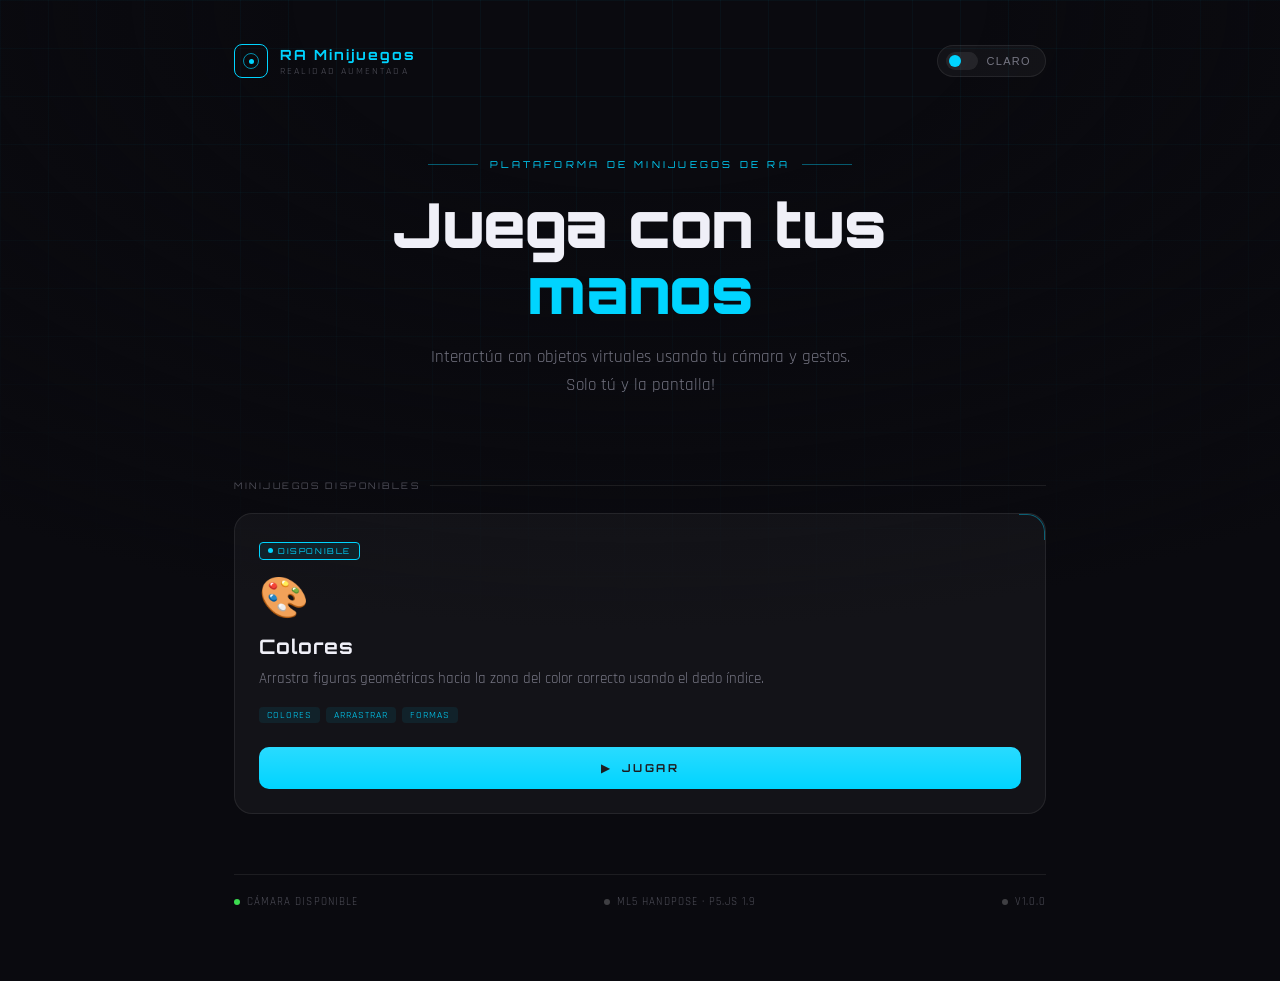
==== menu.html @ c198843d "CambiosVisualesPT1" ====
<!doctype html>
<html lang="es" data-theme="dark">
  <head>
    <meta charset="UTF-8" />
    <meta name="viewport" content="width=device-width, initial-scale=1.0" />
    <title>RA Minijuegos</title>
    <link rel="preconnect" href="https://fonts.googleapis.com" />
    <link
      href="https://fonts.googleapis.com/css2?family=Orbitron:wght@400;700;900&family=Rajdhani:wght@400;500;600&display=swap"
      rel="stylesheet"
    />
    <link rel="stylesheet" href="menu.css" />
  </head>
  <body>
    <div class="bg-grid"></div>
    <div class="bg-vignette"></div>

    <div class="wrap">
      <!-- TOPBAR -->
      <div class="topbar a d1">
        <div class="logo">
          <div class="logo-icon"></div>
          <div>
            <div class="logo-text">RA Minijuegos</div>
            <div class="logo-sub">Realidad Aumentada</div>
          </div>
        </div>
        <button class="theme-toggle" id="themeToggle" aria-label="Cambiar tema">
          <div class="toggle-track"><div class="toggle-thumb"></div></div>
          <span class="toggle-label" id="toggleLabel">Claro</span>
        </button>
      </div>

      <!-- HERO -->
      <div class="hero a d2">
        <div class="hero-eyebrow">Plataforma de minijuegos de RA</div>
        <h1 class="hero-title">Juega con tus<br /><span>manos</span></h1>
        <p class="hero-desc">
          Interactúa con objetos virtuales usando tu cámara y gestos. Solo tú y
          la pantalla!
        </p>
      </div>

      <!-- GAMES -->
      <div class="section-label a d3">Minijuegos disponibles</div>
      <div class="games-grid a d4">
        <div
          class="game-card"
          style="
            --card-accent: #00d4ff;
            --card-glow: rgba(0, 212, 255, 0.08);
            --accent-rgb: 0, 212, 255;
          "
        >
          <div class="card-badge">
            <span class="badge-dot"></span>Disponible
          </div>
          <span class="card-icon">🎨</span>
          <div class="card-title">Colores</div>
          <div class="card-desc">
            Arrastra figuras geométricas hacia la zona del color correcto usando
            el dedo índice.
          </div>
          <div class="card-tags">
            <span class="tag">Colores</span>
            <span class="tag">Arrastrar</span>
            <span class="tag">Formas</span>
          </div>
          <a href="game.html" class="btn-play">▶ &nbsp;Jugar</a>
        </div>
      </div>

      <!-- STATUS BAR -->
      <div class="status-bar a d5">
        <div class="status-item">
          <span class="sdot sdot-green"></span>Cámara disponible
        </div>
        <div class="status-item">
          <span class="sdot sdot-dim"></span>ml5 Handpose · p5.js 1.9
        </div>
        <div class="status-item"><span class="sdot sdot-dim"></span>v1.0.0</div>
      </div>
    </div>

    <script>
      const toggle = document.getElementById("themeToggle");
      const label = document.getElementById("toggleLabel");
      const html = document.documentElement;

      const saved = localStorage.getItem("arTheme") || "dark";
      html.setAttribute("data-theme", saved);
      label.textContent = saved === "dark" ? "Claro" : "Oscuro";

      toggle.addEventListener("click", () => {
        const next =
          html.getAttribute("data-theme") === "dark" ? "light" : "dark";
        html.setAttribute("data-theme", next);
        label.textContent = next === "dark" ? "Claro" : "Oscuro";
        localStorage.setItem("arTheme", next);
      });
    </script>
  </body>
</html>
---- menu.css ----
:root {
  --bg-primary: #0a0a0f;
  --bg-card: rgba(255, 255, 255, 0.04);
  --bg-card-hover: rgba(255, 255, 255, 0.08);
  --border: rgba(255, 255, 255, 0.08);
  --border-hover: rgba(255, 255, 255, 0.22);
  --text-primary: #f0f0f8;
  --text-muted: rgba(200, 200, 220, 0.55);
  --text-label: rgba(200, 200, 220, 0.36);
  --accent: #00d4ff;
  --accent-rgb: 0, 212, 255;
  --green: #3cdc50;
  --grid-line: rgba(0, 212, 255, 0.04);
}
[data-theme="light"] {
  --bg-primary: #f0f2f8;
  --bg-card: rgba(255, 255, 255, 0.75);
  --bg-card-hover: rgba(255, 255, 255, 0.97);
  --border: rgba(100, 120, 200, 0.14);
  --border-hover: rgba(0, 140, 200, 0.35);
  --text-primary: #0d0e1a;
  --text-muted: rgba(30, 40, 90, 0.55);
  --text-label: rgba(30, 40, 90, 0.36);
  --accent: #006fcc;
  --accent-rgb: 0, 111, 204;
  --green: #1d9e40;
  --grid-line: rgba(0, 80, 180, 0.05);
}

*,
*::before,
*::after {
  box-sizing: border-box;
  margin: 0;
  padding: 0;
}

body {
  background: var(--bg-primary);
  color: var(--text-primary);
  font-family: "Rajdhani", sans-serif;
  min-height: 100vh;
  overflow-x: hidden;
  transition:
    background 0.4s,
    color 0.3s;
}

.bg-grid {
  position: fixed;
  inset: 0;
  pointer-events: none;
  z-index: 0;
  background-image:
    linear-gradient(var(--grid-line) 1px, transparent 1px),
    linear-gradient(90deg, var(--grid-line) 1px, transparent 1px);
  background-size: 48px 48px;
}
.bg-vignette {
  position: fixed;
  inset: 0;
  pointer-events: none;
  z-index: 1;
  background: radial-gradient(
    ellipse 90% 70% at 50% 0%,
    transparent 30%,
    var(--bg-primary) 100%
  );
}

.wrap {
  position: relative;
  z-index: 2;
  max-width: 860px;
  margin: 0 auto;
  padding: 44px 24px 72px;
}

/* TOPBAR */
.topbar {
  display: flex;
  align-items: center;
  justify-content: space-between;
  margin-bottom: 80px;
}
.logo {
  display: flex;
  align-items: center;
  gap: 12px;
}
.logo-icon {
  width: 34px;
  height: 34px;
  border: 1.5px solid var(--accent);
  border-radius: 8px;
  display: flex;
  align-items: center;
  justify-content: center;
  position: relative;
}
.logo-icon::before {
  content: "";
  position: absolute;
  width: 16px;
  height: 16px;
  border: 1.5px solid var(--accent);
  border-radius: 50%;
  opacity: 0.65;
}
.logo-icon::after {
  content: "";
  position: absolute;
  width: 5px;
  height: 5px;
  background: var(--accent);
  border-radius: 50%;
}
.logo-text {
  font-family: "Orbitron", monospace;
  font-size: 14px;
  font-weight: 700;
  letter-spacing: 0.14em;
  color: var(--accent);
}
.logo-sub {
  font-size: 9.5px;
  letter-spacing: 0.22em;
  color: var(--text-label);
  text-transform: uppercase;
  margin-top: 2px;
}

/* Theme toggle */
.theme-toggle {
  display: flex;
  align-items: center;
  gap: 9px;
  background: var(--bg-card);
  border: 1px solid var(--border);
  border-radius: 999px;
  padding: 6px 14px 6px 8px;
  cursor: pointer;
  transition:
    border-color 0.2s,
    background 0.2s;
  user-select: none;
}
.theme-toggle:hover {
  border-color: var(--border-hover);
  background: var(--bg-card-hover);
}
.toggle-track {
  width: 32px;
  height: 18px;
  background: var(--border);
  border-radius: 999px;
  position: relative;
}
.toggle-thumb {
  width: 12px;
  height: 12px;
  background: var(--accent);
  border-radius: 50%;
  position: absolute;
  top: 3px;
  left: 3px;
  transition: left 0.28s cubic-bezier(0.4, 0, 0.2, 1);
}
[data-theme="light"] .toggle-thumb {
  left: 17px;
}
.toggle-label {
  font-size: 11px;
  letter-spacing: 0.12em;
  text-transform: uppercase;
  color: var(--text-muted);
}

/* HERO */
.hero {
  text-align: center;
  margin-bottom: 80px;
}
.hero-eyebrow {
  font-family: "Orbitron", monospace;
  font-size: 9.5px;
  letter-spacing: 0.34em;
  text-transform: uppercase;
  color: var(--accent);
  margin-bottom: 22px;
  display: flex;
  align-items: center;
  justify-content: center;
  gap: 12px;
}
.hero-eyebrow::before,
.hero-eyebrow::after {
  content: "";
  height: 1px;
  width: 50px;
  background: var(--accent);
  opacity: 0.4;
}
.hero-title {
  font-family: "Orbitron", monospace;
  font-size: clamp(36px, 6vw, 62px);
  font-weight: 900;
  line-height: 1.06;
  color: var(--text-primary);
  margin-bottom: 20px;
}
.hero-title span {
  color: var(--accent);
}
.hero-desc {
  font-size: 17px;
  color: var(--text-muted);
  max-width: 450px;
  margin: 0 auto;
  line-height: 1.65;
}

/* SECTION LABEL */
.section-label {
  font-family: "Orbitron", monospace;
  font-size: 9px;
  letter-spacing: 0.28em;
  text-transform: uppercase;
  color: var(--text-label);
  margin-bottom: 22px;
  display: flex;
  align-items: center;
  gap: 10px;
}
.section-label::after {
  content: "";
  flex: 1;
  height: 1px;
  background: var(--border);
}

/* GAMES GRID */
.games-grid {
  display: grid;
  grid-template-columns: repeat(auto-fit, minmax(260px, 1fr));
  gap: 20px;
}

/* GAME CARD */
.game-card {
  position: relative;
  background: var(--bg-card);
  border: 1px solid var(--border);
  border-radius: 18px;
  padding: 28px 24px 24px;
  overflow: hidden;
  display: flex;
  flex-direction: column;
  transition:
    border-color 0.25s,
    background 0.25s,
    transform 0.25s;
}
.game-card:hover {
  border-color: var(--card-accent);
  background: var(--bg-card-hover);
  transform: translateY(-3px);
}
.game-card::before {
  content: "";
  position: absolute;
  top: 0;
  left: 18%;
  right: 18%;
  height: 1px;
  background: var(--card-accent);
  opacity: 0;
  transition: opacity 0.3s;
}
.game-card:hover::before {
  opacity: 1;
}
.game-card::after {
  content: "";
  position: absolute;
  top: 0;
  right: 0;
  width: 26px;
  height: 26px;
  border-top: 1.5px solid var(--card-accent);
  border-right: 1.5px solid var(--card-accent);
  border-radius: 0 18px 0 0;
  opacity: 0.4;
  transition: opacity 0.3s;
}
.game-card:hover::after {
  opacity: 1;
}

.card-badge {
  display: inline-flex;
  align-items: center;
  gap: 5px;
  font-family: "Orbitron", monospace;
  font-size: 8px;
  letter-spacing: 0.2em;
  text-transform: uppercase;
  color: var(--card-accent);
  background: var(--card-glow);
  border: 1px solid var(--card-accent);
  border-radius: 4px;
  padding: 3px 8px;
  margin-bottom: 20px;
  width: fit-content;
}
.badge-dot {
  width: 5px;
  height: 5px;
  border-radius: 50%;
  background: var(--card-accent);
  animation: blink 1.8s infinite;
}
@keyframes blink {
  0%,
  100% {
    opacity: 1;
  }
  50% {
    opacity: 0.2;
  }
}

.card-icon {
  font-size: 40px;
  margin-bottom: 14px;
  display: block;
  line-height: 1;
}
.card-title {
  font-family: "Orbitron", monospace;
  font-size: 20px;
  font-weight: 700;
  color: var(--text-primary);
  margin-bottom: 9px;
  letter-spacing: 0.04em;
}
.card-desc {
  font-size: 14.5px;
  color: var(--text-muted);
  line-height: 1.6;
  margin-bottom: 16px;
  flex: 1;
}
.card-tags {
  display: flex;
  flex-wrap: wrap;
  gap: 6px;
  margin-bottom: 24px;
}
.tag {
  font-size: 10px;
  letter-spacing: 0.1em;
  text-transform: uppercase;
  color: var(--card-accent);
  background: var(--card-glow);
  border-radius: 4px;
  padding: 2px 8px;
}

/* PLAY BUTTON */
.btn-play {
  display: flex;
  align-items: center;
  justify-content: center;
  gap: 10px;
  font-family: "Orbitron", monospace;
  font-size: 11px;
  font-weight: 700;
  letter-spacing: 0.22em;
  text-transform: uppercase;
  text-decoration: none;
  color: #0a0a0f;
  background: var(--card-accent);
  border: none;
  border-radius: 10px;
  padding: 14px 20px;
  cursor: pointer;
  width: 100%;
  position: relative;
  overflow: hidden;
  transition:
    transform 0.18s,
    box-shadow 0.2s;
}
[data-theme="light"] .btn-play {
  color: #fff;
}
.btn-play::after {
  content: "";
  position: absolute;
  inset: 0;
  background: linear-gradient(
    to bottom,
    rgba(255, 255, 255, 0.16),
    transparent
  );
  pointer-events: none;
}
.btn-play:hover {
  transform: translateY(-2px);
  box-shadow: 0 8px 28px rgba(var(--accent-rgb), 0.4);
}
.btn-play:active {
  transform: scale(0.97);
}

/* STATUS BAR */
.status-bar {
  display: flex;
  align-items: center;
  justify-content: space-between;
  flex-wrap: wrap;
  gap: 12px;
  margin-top: 60px;
  padding-top: 20px;
  border-top: 1px solid var(--border);
}
.status-item {
  display: flex;
  align-items: center;
  gap: 7px;
  font-size: 10.5px;
  letter-spacing: 0.1em;
  text-transform: uppercase;
  color: var(--text-label);
}
.sdot {
  width: 6px;
  height: 6px;
  border-radius: 50%;
}
.sdot-green {
  background: var(--green);
  animation: blink 2s infinite;
}
.sdot-dim {
  background: var(--border-hover, rgba(180, 180, 200, 0.3));
}

/* ANIMATIONS */
@keyframes fadeUp {
  from {
    opacity: 0;
    transform: translateY(16px);
  }
  to {
    opacity: 1;
    transform: translateY(0);
  }
}
.a {
  animation: fadeUp 0.55s cubic-bezier(0.22, 1, 0.36, 1) both;
}
.d1 {
  animation-delay: 0.04s;
}
.d2 {
  animation-delay: 0.14s;
}
.d3 {
  animation-delay: 0.24s;
}
.d4 {
  animation-delay: 0.34s;
}
.d5 {
  animation-delay: 0.44s;
}

/* TRANSICIÓN */
#transition-overlay {
  position: fixed;
  inset: 0;
  background: #0a0a0f;
  opacity: 0;
  pointer-events: none;
  z-index: 999;
  transition: opacity 0.45s ease;
}

/* Estado activo */
#transition-overlay.active {
  opacity: 1;
}

/* Animación del contenido */
.wrap {
  transition:
    transform 0.45s ease,
    filter 0.45s ease;
}

.wrap.fade-out {
  transform: scale(1.05);
  filter: blur(6px);
}
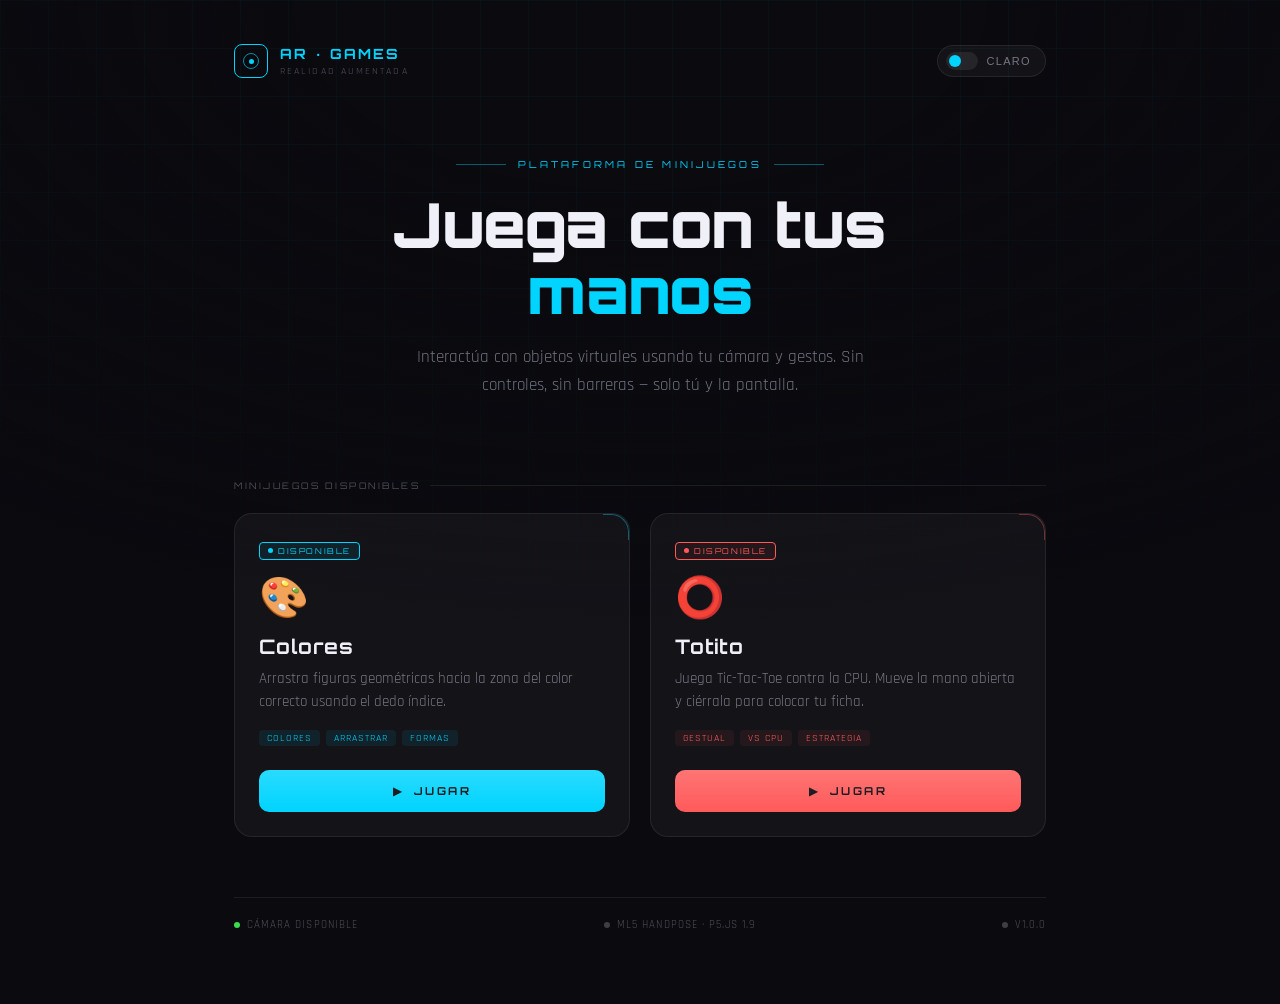
==== commit 4ea8bbf4: "Agregando Totito" ====
--- a/menu.html
+++ b/menu.html
@@ -3,13 +3,492 @@
   <head>
     <meta charset="UTF-8" />
     <meta name="viewport" content="width=device-width, initial-scale=1.0" />
-    <title>RA Minijuegos</title>
+    <title>AR Games — Menú Principal</title>
     <link rel="preconnect" href="https://fonts.googleapis.com" />
     <link
       href="https://fonts.googleapis.com/css2?family=Orbitron:wght@400;700;900&family=Rajdhani:wght@400;500;600&display=swap"
       rel="stylesheet"
     />
-    <link rel="stylesheet" href="menu.css" />
+    <style>
+      :root {
+        --bg-primary: #0a0a0f;
+        --bg-card: rgba(255, 255, 255, 0.04);
+        --bg-card-hover: rgba(255, 255, 255, 0.08);
+        --border: rgba(255, 255, 255, 0.08);
+        --border-hover: rgba(255, 255, 255, 0.22);
+        --text-primary: #f0f0f8;
+        --text-muted: rgba(200, 200, 220, 0.55);
+        --text-label: rgba(200, 200, 220, 0.36);
+        --accent: #00d4ff;
+        --accent-rgb: 0, 212, 255;
+        --green: #3cdc50;
+        --grid-line: rgba(0, 212, 255, 0.04);
+      }
+      [data-theme="light"] {
+        --bg-primary: #f0f2f8;
+        --bg-card: rgba(255, 255, 255, 0.75);
+        --bg-card-hover: rgba(255, 255, 255, 0.97);
+        --border: rgba(100, 120, 200, 0.14);
+        --border-hover: rgba(0, 140, 200, 0.35);
+        --text-primary: #0d0e1a;
+        --text-muted: rgba(30, 40, 90, 0.55);
+        --text-label: rgba(30, 40, 90, 0.36);
+        --accent: #006fcc;
+        --accent-rgb: 0, 111, 204;
+        --green: #1d9e40;
+        --grid-line: rgba(0, 80, 180, 0.05);
+      }
+
+      *,
+      *::before,
+      *::after {
+        box-sizing: border-box;
+        margin: 0;
+        padding: 0;
+      }
+
+      body {
+        background: var(--bg-primary);
+        color: var(--text-primary);
+        font-family: "Rajdhani", sans-serif;
+        min-height: 100vh;
+        overflow-x: hidden;
+        transition:
+          background 0.4s,
+          color 0.3s;
+      }
+
+      .bg-grid {
+        position: fixed;
+        inset: 0;
+        pointer-events: none;
+        z-index: 0;
+        background-image:
+          linear-gradient(var(--grid-line) 1px, transparent 1px),
+          linear-gradient(90deg, var(--grid-line) 1px, transparent 1px);
+        background-size: 48px 48px;
+      }
+      .bg-vignette {
+        position: fixed;
+        inset: 0;
+        pointer-events: none;
+        z-index: 1;
+        background: radial-gradient(
+          ellipse 90% 70% at 50% 0%,
+          transparent 30%,
+          var(--bg-primary) 100%
+        );
+      }
+
+      .wrap {
+        position: relative;
+        z-index: 2;
+        max-width: 860px;
+        margin: 0 auto;
+        padding: 44px 24px 72px;
+      }
+
+      /* TOPBAR */
+      .topbar {
+        display: flex;
+        align-items: center;
+        justify-content: space-between;
+        margin-bottom: 80px;
+      }
+      .logo {
+        display: flex;
+        align-items: center;
+        gap: 12px;
+      }
+      .logo-icon {
+        width: 34px;
+        height: 34px;
+        border: 1.5px solid var(--accent);
+        border-radius: 8px;
+        display: flex;
+        align-items: center;
+        justify-content: center;
+        position: relative;
+      }
+      .logo-icon::before {
+        content: "";
+        position: absolute;
+        width: 16px;
+        height: 16px;
+        border: 1.5px solid var(--accent);
+        border-radius: 50%;
+        opacity: 0.65;
+      }
+      .logo-icon::after {
+        content: "";
+        position: absolute;
+        width: 5px;
+        height: 5px;
+        background: var(--accent);
+        border-radius: 50%;
+      }
+      .logo-text {
+        font-family: "Orbitron", monospace;
+        font-size: 14px;
+        font-weight: 700;
+        letter-spacing: 0.14em;
+        color: var(--accent);
+      }
+      .logo-sub {
+        font-size: 9.5px;
+        letter-spacing: 0.22em;
+        color: var(--text-label);
+        text-transform: uppercase;
+        margin-top: 2px;
+      }
+
+      /* Theme toggle */
+      .theme-toggle {
+        display: flex;
+        align-items: center;
+        gap: 9px;
+        background: var(--bg-card);
+        border: 1px solid var(--border);
+        border-radius: 999px;
+        padding: 6px 14px 6px 8px;
+        cursor: pointer;
+        transition:
+          border-color 0.2s,
+          background 0.2s;
+        user-select: none;
+      }
+      .theme-toggle:hover {
+        border-color: var(--border-hover);
+        background: var(--bg-card-hover);
+      }
+      .toggle-track {
+        width: 32px;
+        height: 18px;
+        background: var(--border);
+        border-radius: 999px;
+        position: relative;
+      }
+      .toggle-thumb {
+        width: 12px;
+        height: 12px;
+        background: var(--accent);
+        border-radius: 50%;
+        position: absolute;
+        top: 3px;
+        left: 3px;
+        transition: left 0.28s cubic-bezier(0.4, 0, 0.2, 1);
+      }
+      [data-theme="light"] .toggle-thumb {
+        left: 17px;
+      }
+      .toggle-label {
+        font-size: 11px;
+        letter-spacing: 0.12em;
+        text-transform: uppercase;
+        color: var(--text-muted);
+      }
+
+      /* HERO */
+      .hero {
+        text-align: center;
+        margin-bottom: 80px;
+      }
+      .hero-eyebrow {
+        font-family: "Orbitron", monospace;
+        font-size: 9.5px;
+        letter-spacing: 0.34em;
+        text-transform: uppercase;
+        color: var(--accent);
+        margin-bottom: 22px;
+        display: flex;
+        align-items: center;
+        justify-content: center;
+        gap: 12px;
+      }
+      .hero-eyebrow::before,
+      .hero-eyebrow::after {
+        content: "";
+        height: 1px;
+        width: 50px;
+        background: var(--accent);
+        opacity: 0.4;
+      }
+      .hero-title {
+        font-family: "Orbitron", monospace;
+        font-size: clamp(36px, 6vw, 62px);
+        font-weight: 900;
+        line-height: 1.06;
+        color: var(--text-primary);
+        margin-bottom: 20px;
+      }
+      .hero-title span {
+        color: var(--accent);
+      }
+      .hero-desc {
+        font-size: 17px;
+        color: var(--text-muted);
+        max-width: 450px;
+        margin: 0 auto;
+        line-height: 1.65;
+      }
+
+      /* SECTION LABEL */
+      .section-label {
+        font-family: "Orbitron", monospace;
+        font-size: 9px;
+        letter-spacing: 0.28em;
+        text-transform: uppercase;
+        color: var(--text-label);
+        margin-bottom: 22px;
+        display: flex;
+        align-items: center;
+        gap: 10px;
+      }
+      .section-label::after {
+        content: "";
+        flex: 1;
+        height: 1px;
+        background: var(--border);
+      }
+
+      /* GAMES GRID */
+      .games-grid {
+        display: grid;
+        grid-template-columns: repeat(auto-fit, minmax(260px, 1fr));
+        gap: 20px;
+      }
+
+      /* GAME CARD */
+      .game-card {
+        position: relative;
+        background: var(--bg-card);
+        border: 1px solid var(--border);
+        border-radius: 18px;
+        padding: 28px 24px 24px;
+        overflow: hidden;
+        display: flex;
+        flex-direction: column;
+        transition:
+          border-color 0.25s,
+          background 0.25s,
+          transform 0.25s;
+      }
+      .game-card:hover {
+        border-color: var(--card-accent);
+        background: var(--bg-card-hover);
+        transform: translateY(-3px);
+      }
+      .game-card::before {
+        content: "";
+        position: absolute;
+        top: 0;
+        left: 18%;
+        right: 18%;
+        height: 1px;
+        background: var(--card-accent);
+        opacity: 0;
+        transition: opacity 0.3s;
+      }
+      .game-card:hover::before {
+        opacity: 1;
+      }
+      .game-card::after {
+        content: "";
+        position: absolute;
+        top: 0;
+        right: 0;
+        width: 26px;
+        height: 26px;
+        border-top: 1.5px solid var(--card-accent);
+        border-right: 1.5px solid var(--card-accent);
+        border-radius: 0 18px 0 0;
+        opacity: 0.4;
+        transition: opacity 0.3s;
+      }
+      .game-card:hover::after {
+        opacity: 1;
+      }
+
+      .card-badge {
+        display: inline-flex;
+        align-items: center;
+        gap: 5px;
+        font-family: "Orbitron", monospace;
+        font-size: 8px;
+        letter-spacing: 0.2em;
+        text-transform: uppercase;
+        color: var(--card-accent);
+        background: var(--card-glow);
+        border: 1px solid var(--card-accent);
+        border-radius: 4px;
+        padding: 3px 8px;
+        margin-bottom: 20px;
+        width: fit-content;
+      }
+      .badge-dot {
+        width: 5px;
+        height: 5px;
+        border-radius: 50%;
+        background: var(--card-accent);
+        animation: blink 1.8s infinite;
+      }
+      @keyframes blink {
+        0%,
+        100% {
+          opacity: 1;
+        }
+        50% {
+          opacity: 0.2;
+        }
+      }
+
+      .card-icon {
+        font-size: 40px;
+        margin-bottom: 14px;
+        display: block;
+        line-height: 1;
+      }
+      .card-title {
+        font-family: "Orbitron", monospace;
+        font-size: 20px;
+        font-weight: 700;
+        color: var(--text-primary);
+        margin-bottom: 9px;
+        letter-spacing: 0.04em;
+      }
+      .card-desc {
+        font-size: 14.5px;
+        color: var(--text-muted);
+        line-height: 1.6;
+        margin-bottom: 16px;
+        flex: 1;
+      }
+      .card-tags {
+        display: flex;
+        flex-wrap: wrap;
+        gap: 6px;
+        margin-bottom: 24px;
+      }
+      .tag {
+        font-size: 10px;
+        letter-spacing: 0.1em;
+        text-transform: uppercase;
+        color: var(--card-accent);
+        background: var(--card-glow);
+        border-radius: 4px;
+        padding: 2px 8px;
+      }
+
+      /* PLAY BUTTON */
+      .btn-play {
+        display: flex;
+        align-items: center;
+        justify-content: center;
+        gap: 10px;
+        font-family: "Orbitron", monospace;
+        font-size: 11px;
+        font-weight: 700;
+        letter-spacing: 0.22em;
+        text-transform: uppercase;
+        text-decoration: none;
+        color: #0a0a0f;
+        background: var(--card-accent);
+        border: none;
+        border-radius: 10px;
+        padding: 14px 20px;
+        cursor: pointer;
+        width: 100%;
+        position: relative;
+        overflow: hidden;
+        transition:
+          transform 0.18s,
+          box-shadow 0.2s;
+      }
+      [data-theme="light"] .btn-play {
+        color: #fff;
+      }
+      .btn-play::after {
+        content: "";
+        position: absolute;
+        inset: 0;
+        background: linear-gradient(
+          to bottom,
+          rgba(255, 255, 255, 0.16),
+          transparent
+        );
+        pointer-events: none;
+      }
+      .btn-play:hover {
+        transform: translateY(-2px);
+        box-shadow: 0 8px 28px rgba(var(--accent-rgb), 0.4);
+      }
+      .btn-play:active {
+        transform: scale(0.97);
+      }
+
+      /* STATUS BAR */
+      .status-bar {
+        display: flex;
+        align-items: center;
+        justify-content: space-between;
+        flex-wrap: wrap;
+        gap: 12px;
+        margin-top: 60px;
+        padding-top: 20px;
+        border-top: 1px solid var(--border);
+      }
+      .status-item {
+        display: flex;
+        align-items: center;
+        gap: 7px;
+        font-size: 10.5px;
+        letter-spacing: 0.1em;
+        text-transform: uppercase;
+        color: var(--text-label);
+      }
+      .sdot {
+        width: 6px;
+        height: 6px;
+        border-radius: 50%;
+      }
+      .sdot-green {
+        background: var(--green);
+        animation: blink 2s infinite;
+      }
+      .sdot-dim {
+        background: var(--border-hover, rgba(180, 180, 200, 0.3));
+      }
+
+      /* ANIMATIONS */
+      @keyframes fadeUp {
+        from {
+          opacity: 0;
+          transform: translateY(16px);
+        }
+        to {
+          opacity: 1;
+          transform: translateY(0);
+        }
+      }
+      .a {
+        animation: fadeUp 0.55s cubic-bezier(0.22, 1, 0.36, 1) both;
+      }
+      .d1 {
+        animation-delay: 0.04s;
+      }
+      .d2 {
+        animation-delay: 0.14s;
+      }
+      .d3 {
+        animation-delay: 0.24s;
+      }
+      .d4 {
+        animation-delay: 0.34s;
+      }
+      .d5 {
+        animation-delay: 0.44s;
+      }
+    </style>
   </head>
   <body>
     <div class="bg-grid"></div>
@@ -21,7 +500,7 @@
         <div class="logo">
           <div class="logo-icon"></div>
           <div>
-            <div class="logo-text">RA Minijuegos</div>
+            <div class="logo-text">AR · GAMES</div>
             <div class="logo-sub">Realidad Aumentada</div>
           </div>
         </div>
@@ -33,11 +512,11 @@
 
       <!-- HERO -->
       <div class="hero a d2">
-        <div class="hero-eyebrow">Plataforma de minijuegos de RA</div>
+        <div class="hero-eyebrow">Plataforma de minijuegos</div>
         <h1 class="hero-title">Juega con tus<br /><span>manos</span></h1>
         <p class="hero-desc">
-          Interactúa con objetos virtuales usando tu cámara y gestos. Solo tú y
-          la pantalla!
+          Interactúa con objetos virtuales usando tu cámara y gestos. Sin
+          controles, sin barreras — solo tú y la pantalla.
         </p>
       </div>
 
@@ -68,6 +547,31 @@
           </div>
           <a href="game.html" class="btn-play">▶ &nbsp;Jugar</a>
         </div>
+
+        <div
+          class="game-card"
+          style="
+            --card-accent: #ff5a5a;
+            --card-glow: rgba(255, 90, 90, 0.08);
+            --accent-rgb: 255, 90, 90;
+          "
+        >
+          <div class="card-badge">
+            <span class="badge-dot"></span>Disponible
+          </div>
+          <span class="card-icon">⭕</span>
+          <div class="card-title">Totito</div>
+          <div class="card-desc">
+            Juega Tic-Tac-Toe contra la CPU. Mueve la mano abierta y ciérrala
+            para colocar tu ficha.
+          </div>
+          <div class="card-tags">
+            <span class="tag">Gestual</span>
+            <span class="tag">vs CPU</span>
+            <span class="tag">Estrategia</span>
+          </div>
+          <a href="tictactoe.html" class="btn-play">▶ &nbsp;Jugar</a>
+        </div>
       </div>
 
       <!-- STATUS BAR -->
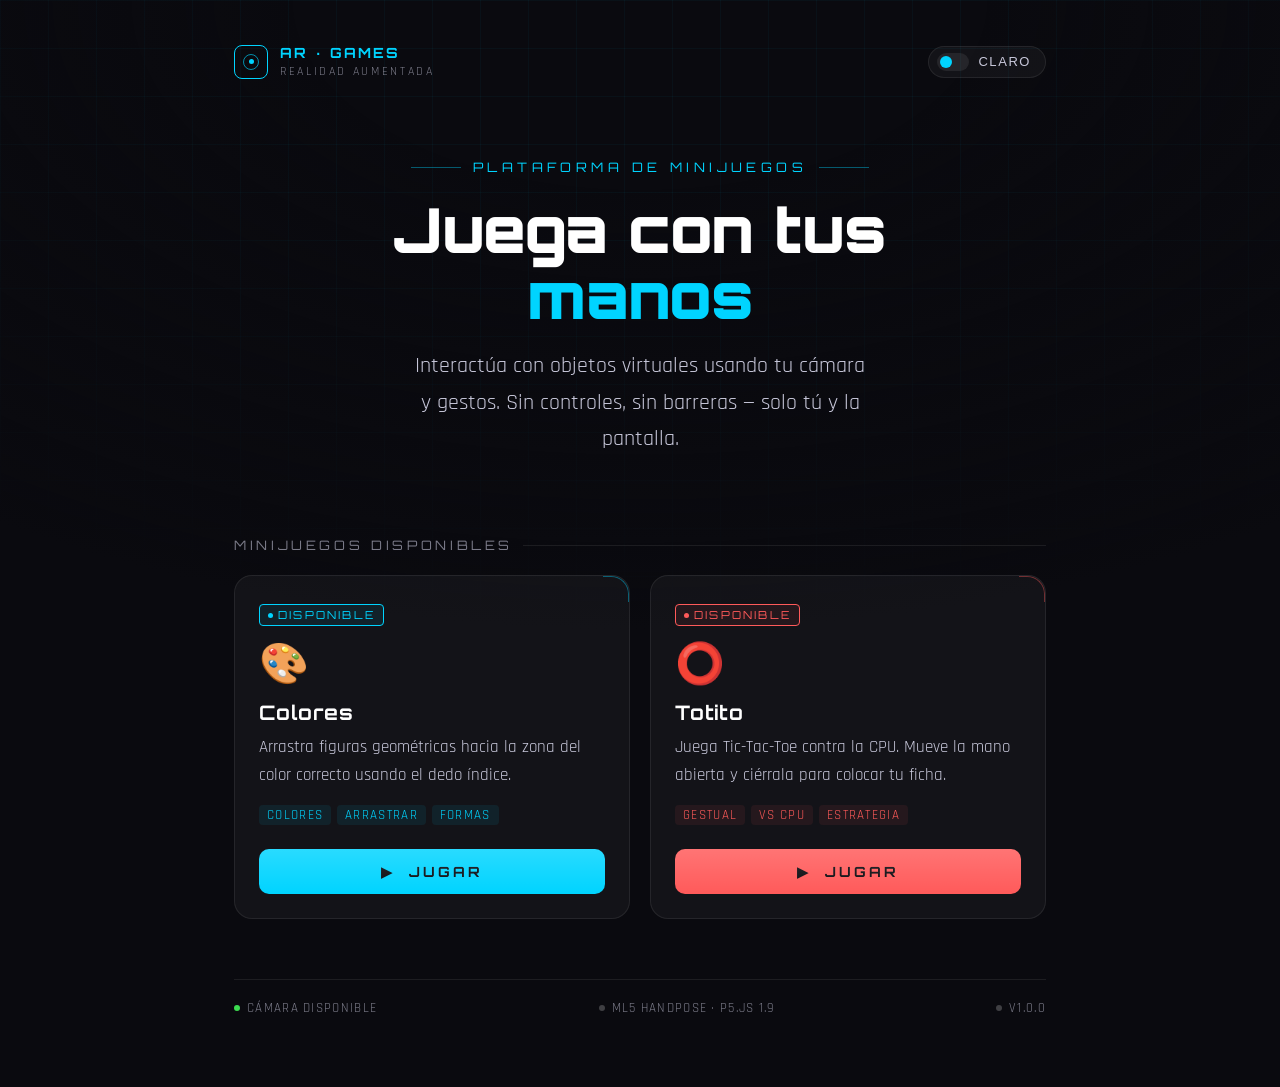
==== commit 512fc5ac: "Correcciones de texto en los modos oscuro/claro" ====
--- a/menu.html
+++ b/menu.html
@@ -9,486 +9,7 @@
       href="https://fonts.googleapis.com/css2?family=Orbitron:wght@400;700;900&family=Rajdhani:wght@400;500;600&display=swap"
       rel="stylesheet"
     />
-    <style>
-      :root {
-        --bg-primary: #0a0a0f;
-        --bg-card: rgba(255, 255, 255, 0.04);
-        --bg-card-hover: rgba(255, 255, 255, 0.08);
-        --border: rgba(255, 255, 255, 0.08);
-        --border-hover: rgba(255, 255, 255, 0.22);
-        --text-primary: #f0f0f8;
-        --text-muted: rgba(200, 200, 220, 0.55);
-        --text-label: rgba(200, 200, 220, 0.36);
-        --accent: #00d4ff;
-        --accent-rgb: 0, 212, 255;
-        --green: #3cdc50;
-        --grid-line: rgba(0, 212, 255, 0.04);
-      }
-      [data-theme="light"] {
-        --bg-primary: #f0f2f8;
-        --bg-card: rgba(255, 255, 255, 0.75);
-        --bg-card-hover: rgba(255, 255, 255, 0.97);
-        --border: rgba(100, 120, 200, 0.14);
-        --border-hover: rgba(0, 140, 200, 0.35);
-        --text-primary: #0d0e1a;
-        --text-muted: rgba(30, 40, 90, 0.55);
-        --text-label: rgba(30, 40, 90, 0.36);
-        --accent: #006fcc;
-        --accent-rgb: 0, 111, 204;
-        --green: #1d9e40;
-        --grid-line: rgba(0, 80, 180, 0.05);
-      }
-
-      *,
-      *::before,
-      *::after {
-        box-sizing: border-box;
-        margin: 0;
-        padding: 0;
-      }
-
-      body {
-        background: var(--bg-primary);
-        color: var(--text-primary);
-        font-family: "Rajdhani", sans-serif;
-        min-height: 100vh;
-        overflow-x: hidden;
-        transition:
-          background 0.4s,
-          color 0.3s;
-      }
-
-      .bg-grid {
-        position: fixed;
-        inset: 0;
-        pointer-events: none;
-        z-index: 0;
-        background-image:
-          linear-gradient(var(--grid-line) 1px, transparent 1px),
-          linear-gradient(90deg, var(--grid-line) 1px, transparent 1px);
-        background-size: 48px 48px;
-      }
-      .bg-vignette {
-        position: fixed;
-        inset: 0;
-        pointer-events: none;
-        z-index: 1;
-        background: radial-gradient(
-          ellipse 90% 70% at 50% 0%,
-          transparent 30%,
-          var(--bg-primary) 100%
-        );
-      }
-
-      .wrap {
-        position: relative;
-        z-index: 2;
-        max-width: 860px;
-        margin: 0 auto;
-        padding: 44px 24px 72px;
-      }
-
-      /* TOPBAR */
-      .topbar {
-        display: flex;
-        align-items: center;
-        justify-content: space-between;
-        margin-bottom: 80px;
-      }
-      .logo {
-        display: flex;
-        align-items: center;
-        gap: 12px;
-      }
-      .logo-icon {
-        width: 34px;
-        height: 34px;
-        border: 1.5px solid var(--accent);
-        border-radius: 8px;
-        display: flex;
-        align-items: center;
-        justify-content: center;
-        position: relative;
-      }
-      .logo-icon::before {
-        content: "";
-        position: absolute;
-        width: 16px;
-        height: 16px;
-        border: 1.5px solid var(--accent);
-        border-radius: 50%;
-        opacity: 0.65;
-      }
-      .logo-icon::after {
-        content: "";
-        position: absolute;
-        width: 5px;
-        height: 5px;
-        background: var(--accent);
-        border-radius: 50%;
-      }
-      .logo-text {
-        font-family: "Orbitron", monospace;
-        font-size: 14px;
-        font-weight: 700;
-        letter-spacing: 0.14em;
-        color: var(--accent);
-      }
-      .logo-sub {
-        font-size: 9.5px;
-        letter-spacing: 0.22em;
-        color: var(--text-label);
-        text-transform: uppercase;
-        margin-top: 2px;
-      }
-
-      /* Theme toggle */
-      .theme-toggle {
-        display: flex;
-        align-items: center;
-        gap: 9px;
-        background: var(--bg-card);
-        border: 1px solid var(--border);
-        border-radius: 999px;
-        padding: 6px 14px 6px 8px;
-        cursor: pointer;
-        transition:
-          border-color 0.2s,
-          background 0.2s;
-        user-select: none;
-      }
-      .theme-toggle:hover {
-        border-color: var(--border-hover);
-        background: var(--bg-card-hover);
-      }
-      .toggle-track {
-        width: 32px;
-        height: 18px;
-        background: var(--border);
-        border-radius: 999px;
-        position: relative;
-      }
-      .toggle-thumb {
-        width: 12px;
-        height: 12px;
-        background: var(--accent);
-        border-radius: 50%;
-        position: absolute;
-        top: 3px;
-        left: 3px;
-        transition: left 0.28s cubic-bezier(0.4, 0, 0.2, 1);
-      }
-      [data-theme="light"] .toggle-thumb {
-        left: 17px;
-      }
-      .toggle-label {
-        font-size: 11px;
-        letter-spacing: 0.12em;
-        text-transform: uppercase;
-        color: var(--text-muted);
-      }
-
-      /* HERO */
-      .hero {
-        text-align: center;
-        margin-bottom: 80px;
-      }
-      .hero-eyebrow {
-        font-family: "Orbitron", monospace;
-        font-size: 9.5px;
-        letter-spacing: 0.34em;
-        text-transform: uppercase;
-        color: var(--accent);
-        margin-bottom: 22px;
-        display: flex;
-        align-items: center;
-        justify-content: center;
-        gap: 12px;
-      }
-      .hero-eyebrow::before,
-      .hero-eyebrow::after {
-        content: "";
-        height: 1px;
-        width: 50px;
-        background: var(--accent);
-        opacity: 0.4;
-      }
-      .hero-title {
-        font-family: "Orbitron", monospace;
-        font-size: clamp(36px, 6vw, 62px);
-        font-weight: 900;
-        line-height: 1.06;
-        color: var(--text-primary);
-        margin-bottom: 20px;
-      }
-      .hero-title span {
-        color: var(--accent);
-      }
-      .hero-desc {
-        font-size: 17px;
-        color: var(--text-muted);
-        max-width: 450px;
-        margin: 0 auto;
-        line-height: 1.65;
-      }
-
-      /* SECTION LABEL */
-      .section-label {
-        font-family: "Orbitron", monospace;
-        font-size: 9px;
-        letter-spacing: 0.28em;
-        text-transform: uppercase;
-        color: var(--text-label);
-        margin-bottom: 22px;
-        display: flex;
-        align-items: center;
-        gap: 10px;
-      }
-      .section-label::after {
-        content: "";
-        flex: 1;
-        height: 1px;
-        background: var(--border);
-      }
-
-      /* GAMES GRID */
-      .games-grid {
-        display: grid;
-        grid-template-columns: repeat(auto-fit, minmax(260px, 1fr));
-        gap: 20px;
-      }
-
-      /* GAME CARD */
-      .game-card {
-        position: relative;
-        background: var(--bg-card);
-        border: 1px solid var(--border);
-        border-radius: 18px;
-        padding: 28px 24px 24px;
-        overflow: hidden;
-        display: flex;
-        flex-direction: column;
-        transition:
-          border-color 0.25s,
-          background 0.25s,
-          transform 0.25s;
-      }
-      .game-card:hover {
-        border-color: var(--card-accent);
-        background: var(--bg-card-hover);
-        transform: translateY(-3px);
-      }
-      .game-card::before {
-        content: "";
-        position: absolute;
-        top: 0;
-        left: 18%;
-        right: 18%;
-        height: 1px;
-        background: var(--card-accent);
-        opacity: 0;
-        transition: opacity 0.3s;
-      }
-      .game-card:hover::before {
-        opacity: 1;
-      }
-      .game-card::after {
-        content: "";
-        position: absolute;
-        top: 0;
-        right: 0;
-        width: 26px;
-        height: 26px;
-        border-top: 1.5px solid var(--card-accent);
-        border-right: 1.5px solid var(--card-accent);
-        border-radius: 0 18px 0 0;
-        opacity: 0.4;
-        transition: opacity 0.3s;
-      }
-      .game-card:hover::after {
-        opacity: 1;
-      }
-
-      .card-badge {
-        display: inline-flex;
-        align-items: center;
-        gap: 5px;
-        font-family: "Orbitron", monospace;
-        font-size: 8px;
-        letter-spacing: 0.2em;
-        text-transform: uppercase;
-        color: var(--card-accent);
-        background: var(--card-glow);
-        border: 1px solid var(--card-accent);
-        border-radius: 4px;
-        padding: 3px 8px;
-        margin-bottom: 20px;
-        width: fit-content;
-      }
-      .badge-dot {
-        width: 5px;
-        height: 5px;
-        border-radius: 50%;
-        background: var(--card-accent);
-        animation: blink 1.8s infinite;
-      }
-      @keyframes blink {
-        0%,
-        100% {
-          opacity: 1;
-        }
-        50% {
-          opacity: 0.2;
-        }
-      }
-
-      .card-icon {
-        font-size: 40px;
-        margin-bottom: 14px;
-        display: block;
-        line-height: 1;
-      }
-      .card-title {
-        font-family: "Orbitron", monospace;
-        font-size: 20px;
-        font-weight: 700;
-        color: var(--text-primary);
-        margin-bottom: 9px;
-        letter-spacing: 0.04em;
-      }
-      .card-desc {
-        font-size: 14.5px;
-        color: var(--text-muted);
-        line-height: 1.6;
-        margin-bottom: 16px;
-        flex: 1;
-      }
-      .card-tags {
-        display: flex;
-        flex-wrap: wrap;
-        gap: 6px;
-        margin-bottom: 24px;
-      }
-      .tag {
-        font-size: 10px;
-        letter-spacing: 0.1em;
-        text-transform: uppercase;
-        color: var(--card-accent);
-        background: var(--card-glow);
-        border-radius: 4px;
-        padding: 2px 8px;
-      }
-
-      /* PLAY BUTTON */
-      .btn-play {
-        display: flex;
-        align-items: center;
-        justify-content: center;
-        gap: 10px;
-        font-family: "Orbitron", monospace;
-        font-size: 11px;
-        font-weight: 700;
-        letter-spacing: 0.22em;
-        text-transform: uppercase;
-        text-decoration: none;
-        color: #0a0a0f;
-        background: var(--card-accent);
-        border: none;
-        border-radius: 10px;
-        padding: 14px 20px;
-        cursor: pointer;
-        width: 100%;
-        position: relative;
-        overflow: hidden;
-        transition:
-          transform 0.18s,
-          box-shadow 0.2s;
-      }
-      [data-theme="light"] .btn-play {
-        color: #fff;
-      }
-      .btn-play::after {
-        content: "";
-        position: absolute;
-        inset: 0;
-        background: linear-gradient(
-          to bottom,
-          rgba(255, 255, 255, 0.16),
-          transparent
-        );
-        pointer-events: none;
-      }
-      .btn-play:hover {
-        transform: translateY(-2px);
-        box-shadow: 0 8px 28px rgba(var(--accent-rgb), 0.4);
-      }
-      .btn-play:active {
-        transform: scale(0.97);
-      }
-
-      /* STATUS BAR */
-      .status-bar {
-        display: flex;
-        align-items: center;
-        justify-content: space-between;
-        flex-wrap: wrap;
-        gap: 12px;
-        margin-top: 60px;
-        padding-top: 20px;
-        border-top: 1px solid var(--border);
-      }
-      .status-item {
-        display: flex;
-        align-items: center;
-        gap: 7px;
-        font-size: 10.5px;
-        letter-spacing: 0.1em;
-        text-transform: uppercase;
-        color: var(--text-label);
-      }
-      .sdot {
-        width: 6px;
-        height: 6px;
-        border-radius: 50%;
-      }
-      .sdot-green {
-        background: var(--green);
-        animation: blink 2s infinite;
-      }
-      .sdot-dim {
-        background: var(--border-hover, rgba(180, 180, 200, 0.3));
-      }
-
-      /* ANIMATIONS */
-      @keyframes fadeUp {
-        from {
-          opacity: 0;
-          transform: translateY(16px);
-        }
-        to {
-          opacity: 1;
-          transform: translateY(0);
-        }
-      }
-      .a {
-        animation: fadeUp 0.55s cubic-bezier(0.22, 1, 0.36, 1) both;
-      }
-      .d1 {
-        animation-delay: 0.04s;
-      }
-      .d2 {
-        animation-delay: 0.14s;
-      }
-      .d3 {
-        animation-delay: 0.24s;
-      }
-      .d4 {
-        animation-delay: 0.34s;
-      }
-      .d5 {
-        animation-delay: 0.44s;
-      }
-    </style>
+    <link rel="stylesheet" href="menu.css" />
   </head>
   <body>
     <div class="bg-grid"></div>
@@ -604,4 +125,4 @@
       });
     </script>
   </body>
-</html>
+</html>
--- a/menu.css
+++ b/menu.css
@@ -0,0 +1,500 @@
+:root {
+  --bg-primary: #0a0a0f;
+  --bg-card: rgba(255, 255, 255, 0.04);
+  --bg-card-hover: rgba(255, 255, 255, 0.08);
+  --border: rgba(255, 255, 255, 0.08);
+  --border-hover: rgba(255, 255, 255, 0.22);
+  --text-primary: #ffffff;
+  --text-muted: rgba(220, 220, 240, 0.9);
+  --text-label: rgba(200, 200, 220, 0.6);
+  --accent: #00d4ff;
+  --accent-rgb: 0, 212, 255;
+  --green: #3cdc50;
+  --grid-line: rgba(0, 212, 255, 0.04);
+}
+[data-theme="light"] {
+  --bg-primary: #f0f2f8;
+  --bg-card: rgba(255, 255, 255, 0.75);
+  --bg-card-hover: rgba(255, 255, 255, 0.97);
+  --border: rgba(100, 120, 200, 0.14);
+  --border-hover: rgba(0, 140, 200, 0.35);
+  --text-primary: #0a0a0f;
+  --text-muted: #1a1a2e;
+  --text-label: rgba(10, 10, 30, 0.6);
+  --accent: #006fcc;
+  --accent-rgb: 0, 111, 204;
+  --green: #1d9e40;
+  --grid-line: rgba(0, 80, 180, 0.05);
+}
+
+*,
+*::before,
+*::after {
+  box-sizing: border-box;
+  margin: 0;
+  padding: 0;
+}
+
+body {
+  background: var(--bg-primary);
+  color: var(--text-primary);
+  font-family: "Rajdhani", sans-serif;
+  min-height: 100vh;
+  overflow-x: hidden;
+  transition:
+    background 0.4s,
+    color 0.3s;
+}
+
+.bg-grid {
+  position: fixed;
+  inset: 0;
+  pointer-events: none;
+  z-index: 0;
+  background-image:
+    linear-gradient(var(--grid-line) 1px, transparent 1px),
+    linear-gradient(90deg, var(--grid-line) 1px, transparent 1px);
+  background-size: 48px 48px;
+}
+.bg-vignette {
+  position: fixed;
+  inset: 0;
+  pointer-events: none;
+  z-index: 1;
+  background: radial-gradient(
+    ellipse 90% 70% at 50% 0%,
+    transparent 30%,
+    var(--bg-primary) 100%
+  );
+}
+
+/* .wrap fusionado (layout + transición) */
+.wrap {
+  position: relative;
+  z-index: 2;
+  max-width: 860px;
+  margin: 0 auto;
+  padding: 44px 24px 72px;
+  transition:
+    transform 0.45s ease,
+    filter 0.45s ease;
+}
+.wrap.fade-out {
+  transform: scale(1.05);
+  filter: blur(6px);
+}
+
+/* TOPBAR */
+.topbar {
+  display: flex;
+  align-items: center;
+  justify-content: space-between;
+  margin-bottom: 80px;
+}
+.logo {
+  display: flex;
+  align-items: center;
+  gap: 12px;
+}
+.logo-icon {
+  width: 34px;
+  height: 34px;
+  border: 1.5px solid var(--accent);
+  border-radius: 8px;
+  display: flex;
+  align-items: center;
+  justify-content: center;
+  position: relative;
+}
+.logo-icon::before {
+  content: "";
+  position: absolute;
+  width: 16px;
+  height: 16px;
+  border: 1.5px solid var(--accent);
+  border-radius: 50%;
+  opacity: 0.65;
+}
+.logo-icon::after {
+  content: "";
+  position: absolute;
+  width: 5px;
+  height: 5px;
+  background: var(--accent);
+  border-radius: 50%;
+}
+.logo-text {
+  font-family: "Orbitron", monospace;
+  font-size: 14px;
+  font-weight: 700;
+  letter-spacing: 0.14em;
+  color: var(--accent);
+}
+.logo-sub {
+  font-size: 12px;
+  letter-spacing: 0.22em;
+  color: var(--text-label);
+  text-transform: uppercase;
+  margin-top: 2px;
+}
+
+/* Theme toggle */
+.theme-toggle {
+  display: flex;
+  align-items: center;
+  gap: 9px;
+  background: var(--bg-card);
+  border: 1px solid var(--border);
+  border-radius: 999px;
+  padding: 6px 14px 6px 8px;
+  cursor: pointer;
+  transition:
+    border-color 0.2s,
+    background 0.2s;
+  user-select: none;
+}
+.theme-toggle:hover {
+  border-color: var(--border-hover);
+  background: var(--bg-card-hover);
+}
+.toggle-track {
+  width: 32px;
+  height: 18px;
+  background: var(--border);
+  border-radius: 999px;
+  position: relative;
+}
+.toggle-thumb {
+  width: 12px;
+  height: 12px;
+  background: var(--accent);
+  border-radius: 50%;
+  position: absolute;
+  top: 3px;
+  left: 3px;
+  transition: left 0.28s cubic-bezier(0.4, 0, 0.2, 1);
+}
+[data-theme="light"] .toggle-thumb {
+  left: 17px;
+}
+.toggle-label {
+  font-size: 13px;
+  letter-spacing: 0.12em;
+  text-transform: uppercase;
+  color: var(--text-muted);
+}
+
+/* HERO */
+.hero {
+  text-align: center;
+  margin-bottom: 80px;
+}
+.hero-eyebrow {
+  font-family: "Orbitron", monospace;
+  font-size: 13px;
+  letter-spacing: 0.34em;
+  text-transform: uppercase;
+  color: var(--accent);
+  margin-bottom: 22px;
+  display: flex;
+  align-items: center;
+  justify-content: center;
+  gap: 12px;
+}
+.hero-eyebrow::before,
+.hero-eyebrow::after {
+  content: "";
+  height: 1px;
+  width: 50px;
+  background: var(--accent);
+  opacity: 0.4;
+}
+.hero-title {
+  font-family: "Orbitron", monospace;
+  font-size: clamp(36px, 6vw, 62px);
+  font-weight: 900;
+  line-height: 1.06;
+  color: var(--text-primary);
+  margin-bottom: 20px;
+}
+.hero-title span {
+  color: var(--accent);
+}
+.hero-desc {
+  font-size: 22px;
+  color: var(--text-muted);
+  max-width: 450px;
+  margin: 0 auto;
+  line-height: 1.65;
+}
+
+/* SECTION LABEL */
+.section-label {
+  font-family: "Orbitron", monospace;
+  font-size: 13px;
+  letter-spacing: 0.28em;
+  text-transform: uppercase;
+  color: var(--text-label);
+  margin-bottom: 22px;
+  display: flex;
+  align-items: center;
+  gap: 10px;
+}
+.section-label::after {
+  content: "";
+  flex: 1;
+  height: 1px;
+  background: var(--border);
+}
+
+/* GAMES GRID */
+.games-grid {
+  display: grid;
+  grid-template-columns: repeat(auto-fit, minmax(260px, 1fr));
+  gap: 20px;
+}
+
+/* GAME CARD */
+.game-card {
+  position: relative;
+  background: var(--bg-card);
+  border: 1px solid var(--border);
+  border-radius: 18px;
+  padding: 28px 24px 24px;
+  overflow: hidden;
+  display: flex;
+  flex-direction: column;
+  transition:
+    border-color 0.25s,
+    background 0.25s,
+    transform 0.25s;
+}
+.game-card:hover {
+  border-color: var(--card-accent);
+  background: var(--bg-card-hover);
+  transform: translateY(-3px);
+}
+.game-card::before {
+  content: "";
+  position: absolute;
+  top: 0;
+  left: 18%;
+  right: 18%;
+  height: 1px;
+  background: var(--card-accent);
+  opacity: 0;
+  transition: opacity 0.3s;
+}
+.game-card:hover::before {
+  opacity: 1;
+}
+.game-card::after {
+  content: "";
+  position: absolute;
+  top: 0;
+  right: 0;
+  width: 26px;
+  height: 26px;
+  border-top: 1.5px solid var(--card-accent);
+  border-right: 1.5px solid var(--card-accent);
+  border-radius: 0 18px 0 0;
+  opacity: 0.4;
+  transition: opacity 0.3s;
+}
+.game-card:hover::after {
+  opacity: 1;
+}
+
+.card-badge {
+  display: inline-flex;
+  align-items: center;
+  gap: 5px;
+  font-family: "Orbitron", monospace;
+  font-size: 11px;
+  letter-spacing: 0.2em;
+  text-transform: uppercase;
+  color: var(--card-accent);
+  background: var(--card-glow);
+  border: 1px solid var(--card-accent);
+  border-radius: 4px;
+  padding: 3px 8px;
+  margin-bottom: 20px;
+  width: fit-content;
+}
+.badge-dot {
+  width: 5px;
+  height: 5px;
+  border-radius: 50%;
+  background: var(--card-accent);
+  animation: blink 1.8s infinite;
+}
+@keyframes blink {
+  0%,
+  100% {
+    opacity: 1;
+  }
+  50% {
+    opacity: 0.2;
+  }
+}
+
+.card-icon {
+  font-size: 40px;
+  margin-bottom: 14px;
+  display: block;
+  line-height: 1;
+}
+.card-title {
+  font-family: "Orbitron", monospace;
+  font-size: 20px;
+  font-weight: 700;
+  color: var(--text-primary);
+  margin-bottom: 9px;
+  letter-spacing: 0.04em;
+}
+.card-desc {
+  font-size: 17px;
+  color: var(--text-muted);
+  line-height: 1.6;
+  margin-bottom: 16px;
+  flex: 1;
+}
+.card-tags {
+  display: flex;
+  flex-wrap: wrap;
+  gap: 6px;
+  margin-bottom: 24px;
+}
+.tag {
+  font-size: 13px;
+  letter-spacing: 0.1em;
+  text-transform: uppercase;
+  color: var(--card-accent);
+  background: var(--card-glow);
+  border-radius: 4px;
+  padding: 2px 8px;
+}
+
+/* PLAY BUTTON */
+.btn-play {
+  display: flex;
+  align-items: center;
+  justify-content: center;
+  gap: 10px;
+  font-family: "Orbitron", monospace;
+  font-size: 14px;
+  font-weight: 700;
+  letter-spacing: 0.22em;
+  text-transform: uppercase;
+  text-decoration: none;
+  color: #0a0a0f;
+  background: var(--card-accent);
+  border: none;
+  border-radius: 10px;
+  padding: 14px 20px;
+  cursor: pointer;
+  width: 100%;
+  position: relative;
+  overflow: hidden;
+  transition:
+    transform 0.18s,
+    box-shadow 0.2s;
+}
+[data-theme="light"] .btn-play {
+  color: #fff;
+}
+.btn-play::after {
+  content: "";
+  position: absolute;
+  inset: 0;
+  background: linear-gradient(
+    to bottom,
+    rgba(255, 255, 255, 0.16),
+    transparent
+  );
+  pointer-events: none;
+}
+.btn-play:hover {
+  transform: translateY(-2px);
+  box-shadow: 0 8px 28px rgba(var(--accent-rgb), 0.4);
+}
+.btn-play:active {
+  transform: scale(0.97);
+}
+
+/* STATUS BAR */
+.status-bar {
+  display: flex;
+  align-items: center;
+  justify-content: space-between;
+  flex-wrap: wrap;
+  gap: 12px;
+  margin-top: 60px;
+  padding-top: 20px;
+  border-top: 1px solid var(--border);
+}
+.status-item {
+  display: flex;
+  align-items: center;
+  gap: 7px;
+  font-size: 13px;
+  letter-spacing: 0.1em;
+  text-transform: uppercase;
+  color: var(--text-label);
+}
+.sdot {
+  width: 6px;
+  height: 6px;
+  border-radius: 50%;
+}
+.sdot-green {
+  background: var(--green);
+  animation: blink 2s infinite;
+}
+.sdot-dim {
+  background: var(--border-hover, rgba(180, 180, 200, 0.3));
+}
+
+/* ANIMATIONS */
+@keyframes fadeUp {
+  from {
+    opacity: 0;
+    transform: translateY(16px);
+  }
+  to {
+    opacity: 1;
+    transform: translateY(0);
+  }
+}
+.a {
+  animation: fadeUp 0.55s cubic-bezier(0.22, 1, 0.36, 1) both;
+}
+.d1 {
+  animation-delay: 0.04s;
+}
+.d2 {
+  animation-delay: 0.14s;
+}
+.d3 {
+  animation-delay: 0.24s;
+}
+.d4 {
+  animation-delay: 0.34s;
+}
+.d5 {
+  animation-delay: 0.44s;
+}
+
+/* TRANSICIÓN DE PÁGINA */
+#transition-overlay {
+  position: fixed;
+  inset: 0;
+  background: #0a0a0f;
+  opacity: 0;
+  pointer-events: none;
+  z-index: 999;
+  transition: opacity 0.45s ease;
+}
+#transition-overlay.active {
+  opacity: 1;
+}
